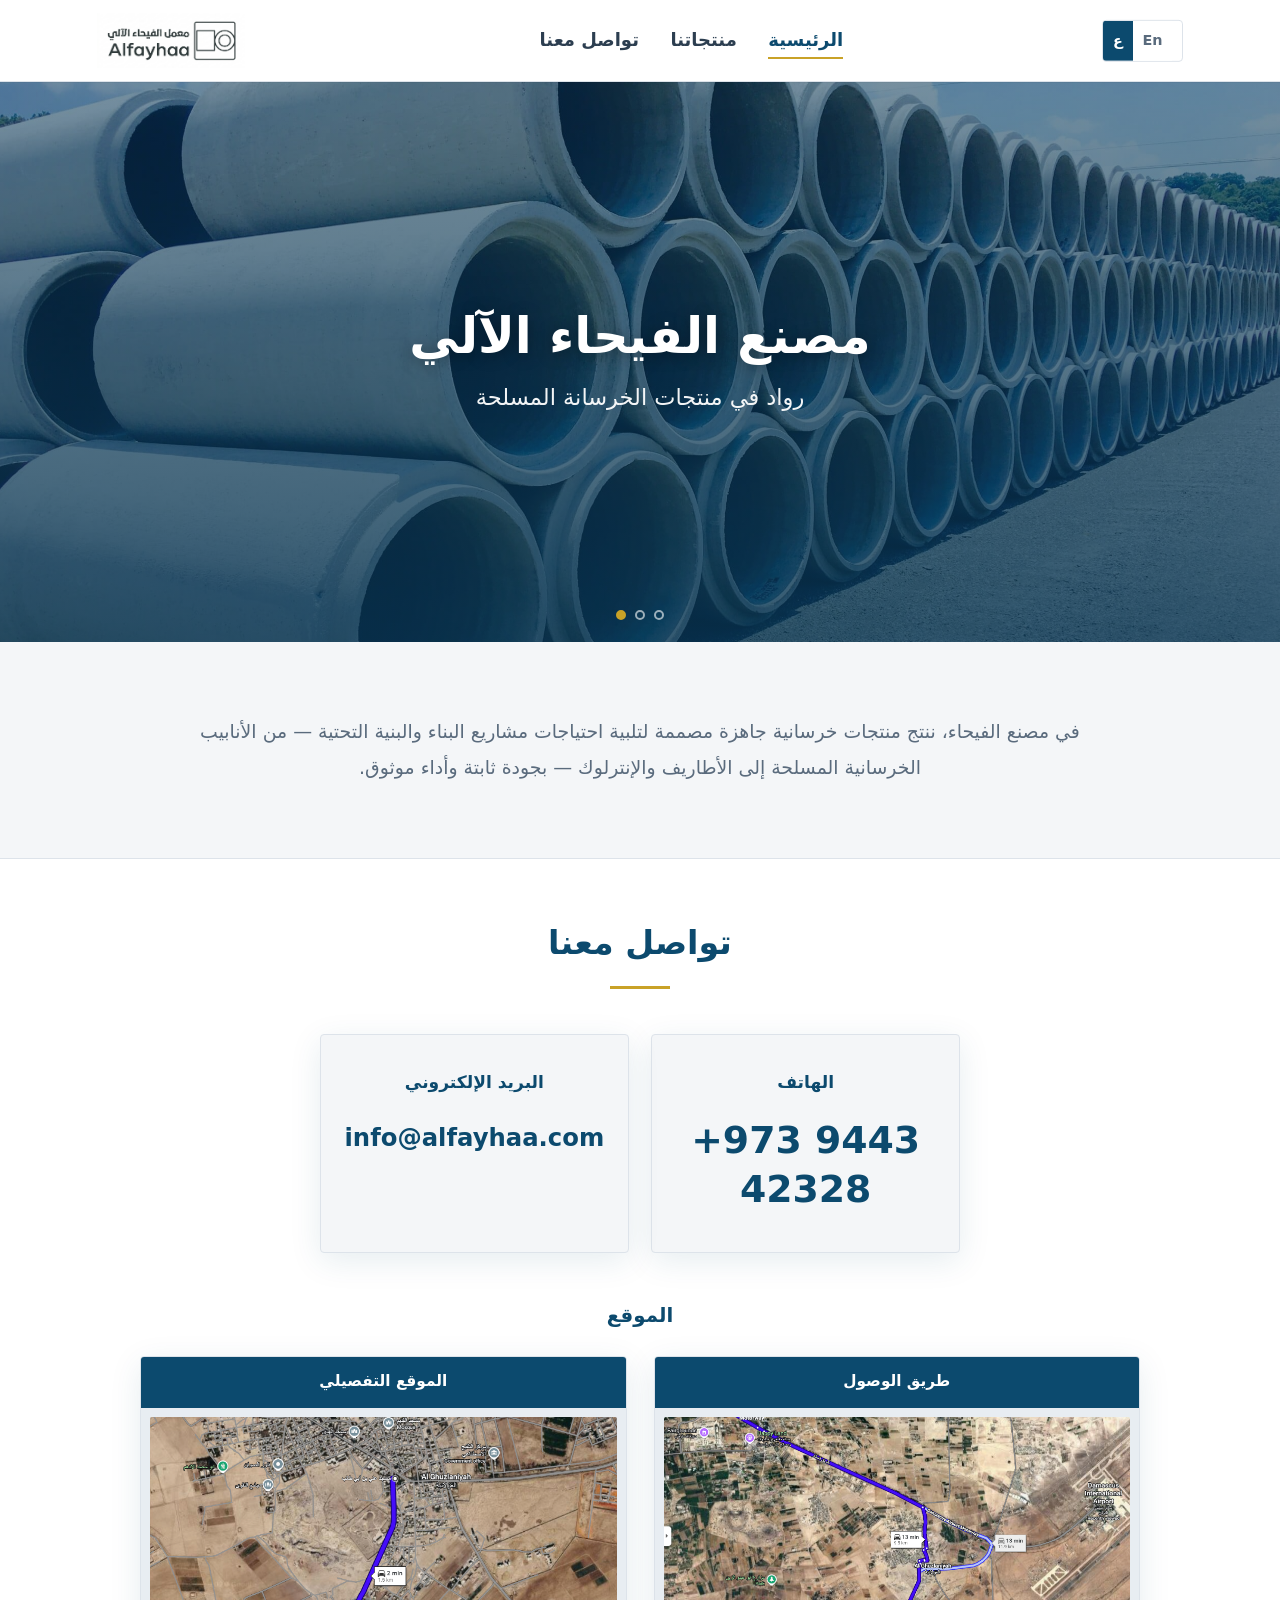
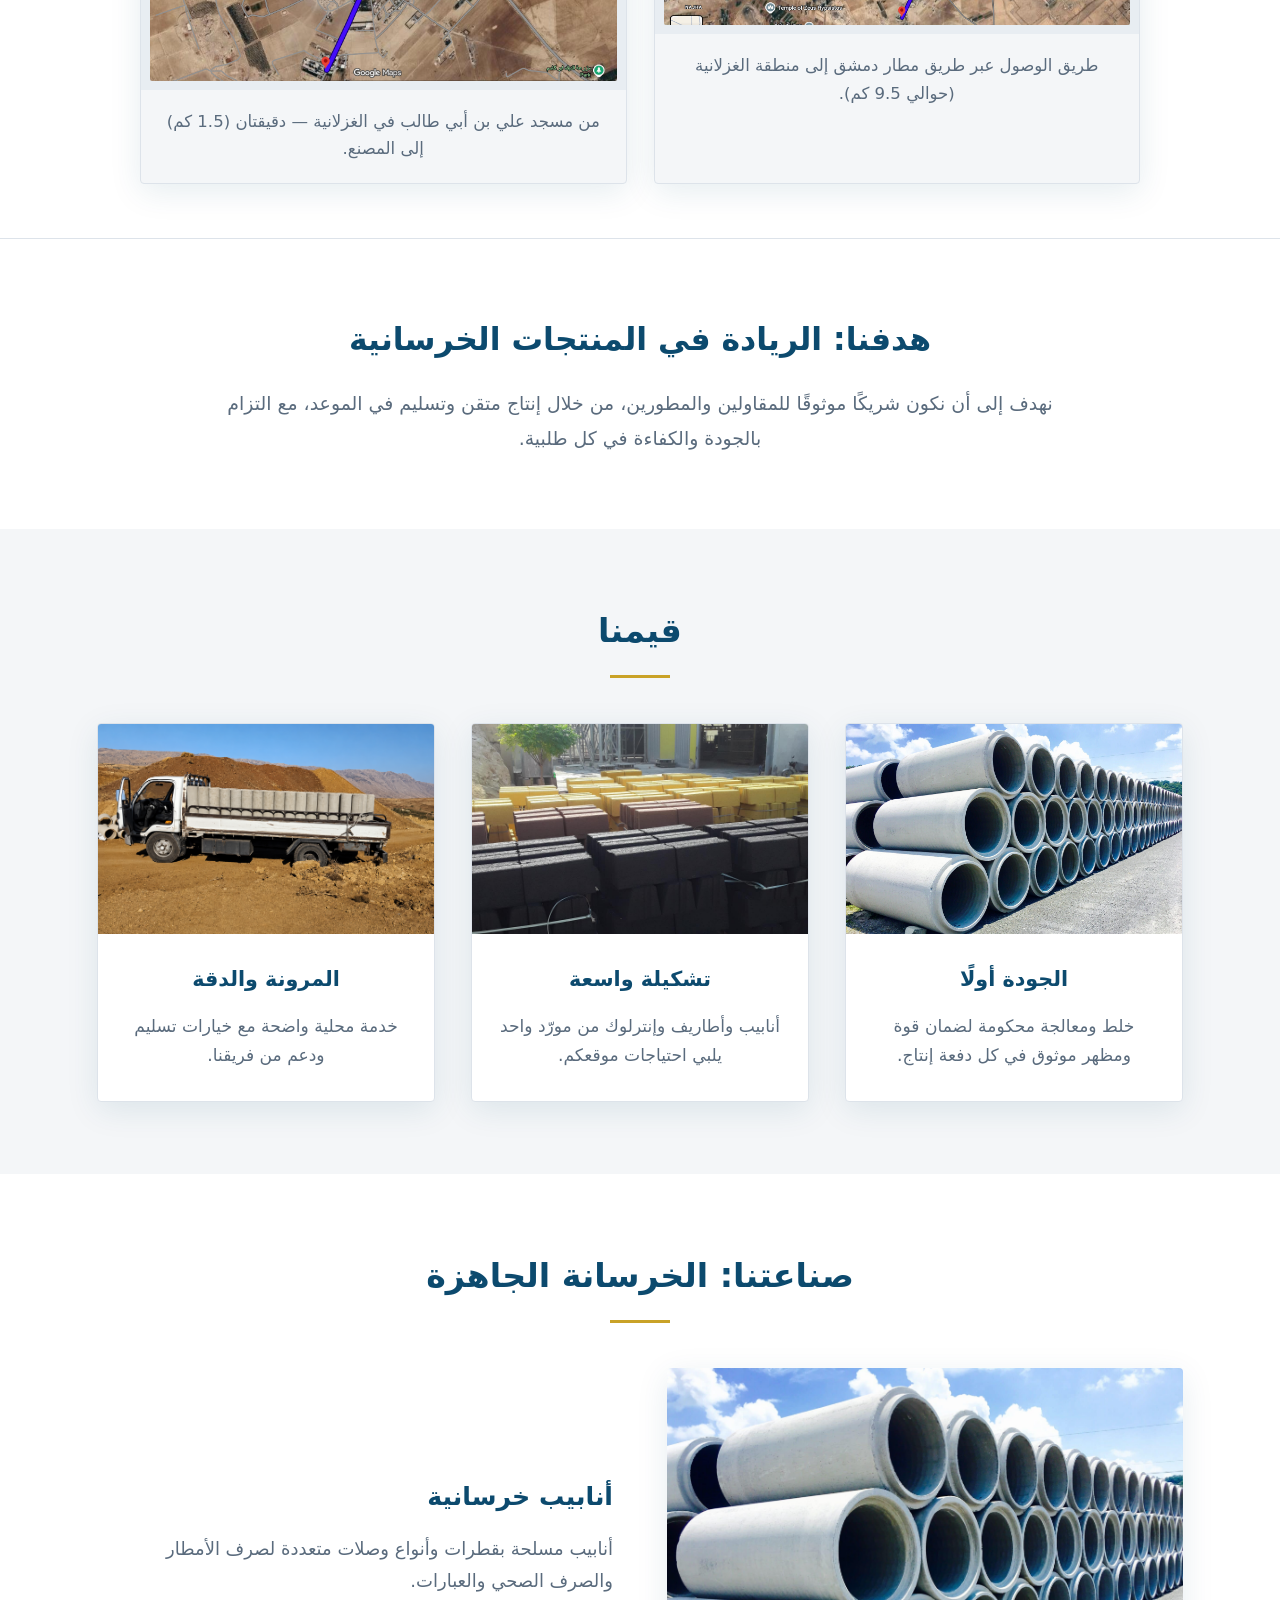
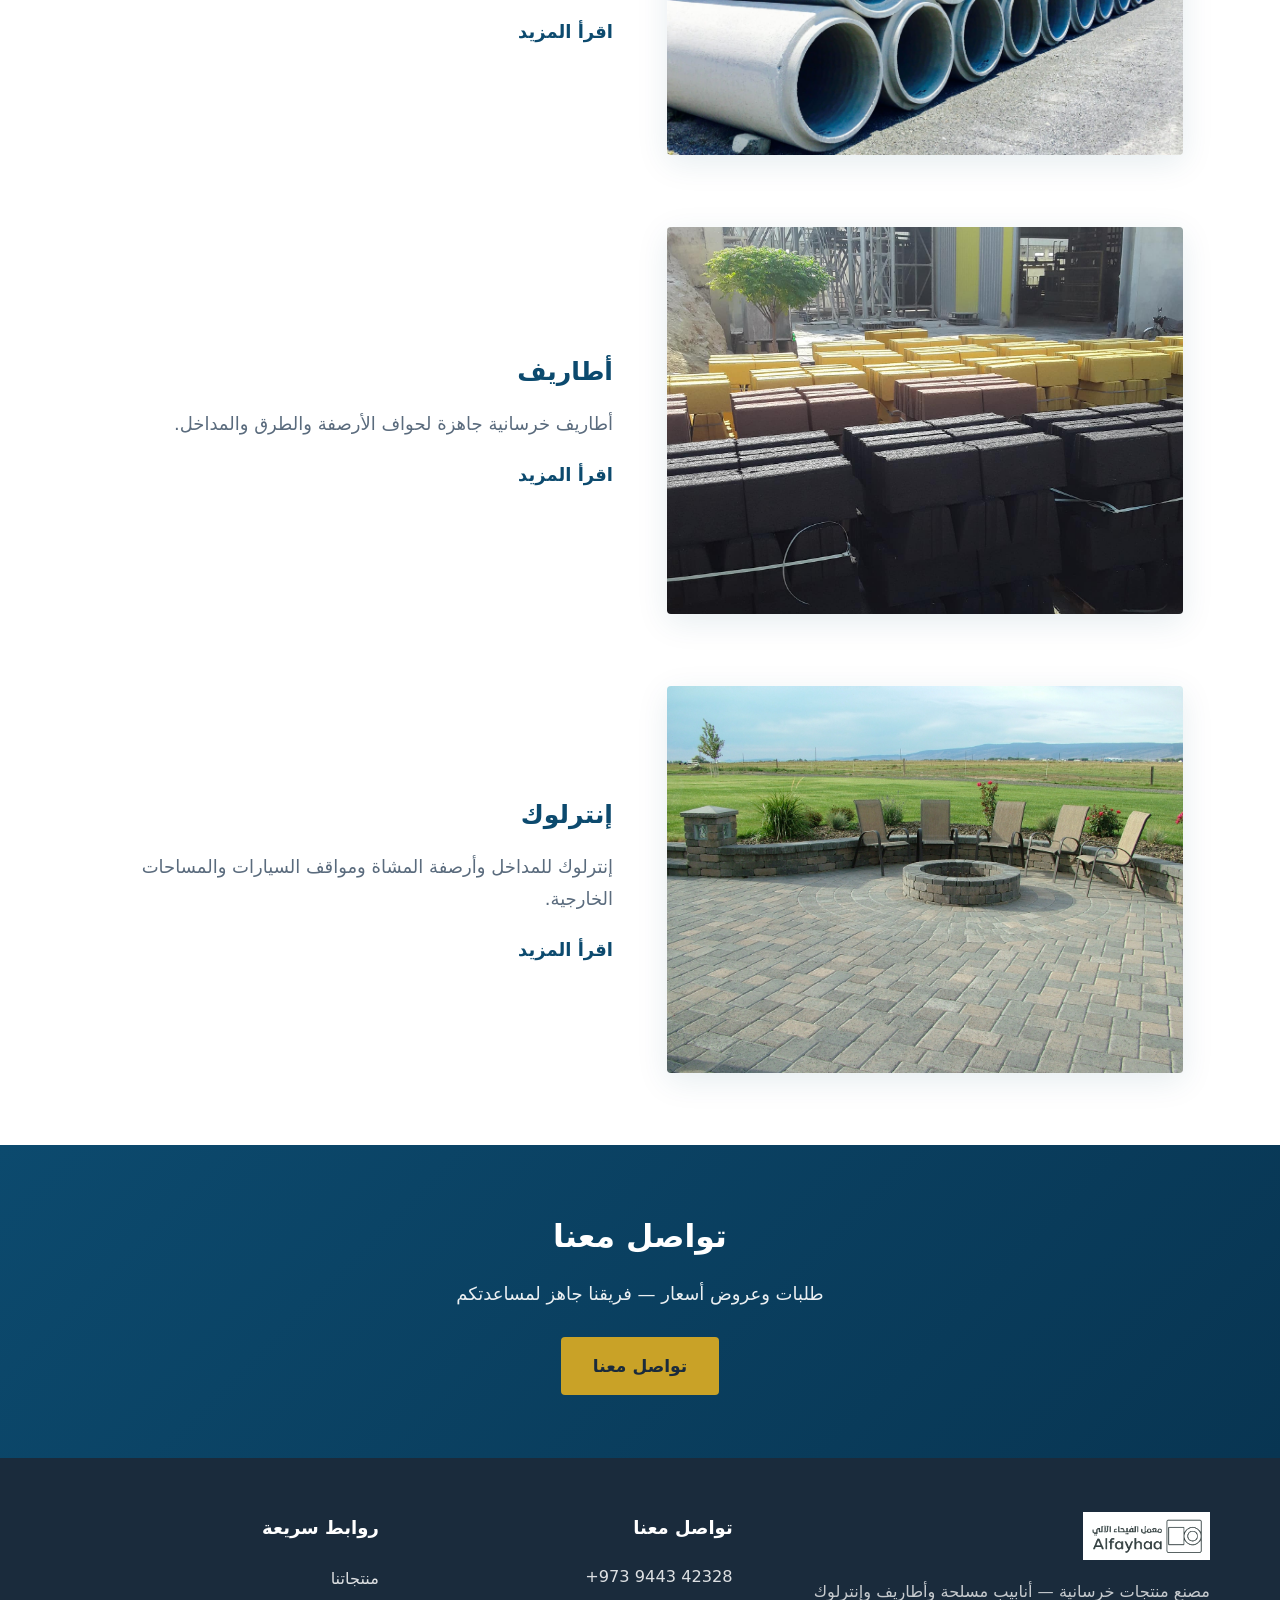
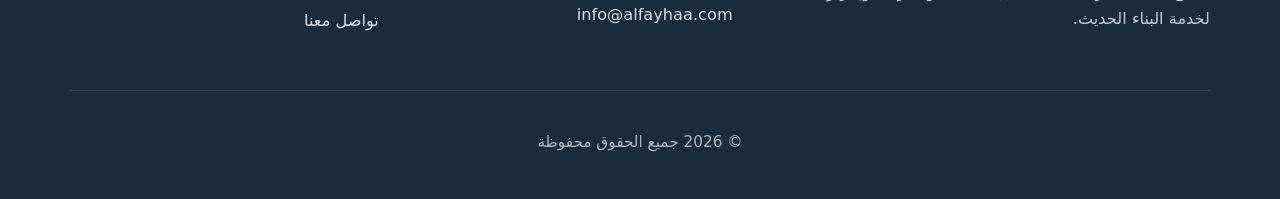
==== index.html @ 7f7251ea "commit" ====
<!DOCTYPE html>
<html lang="ar" dir="rtl">
  <head>
    <meta charset="UTF-8" />
    <meta name="viewport" content="width=device-width, initial-scale=1.0" />
    <meta
      name="description"
      content="مصنع الفيحاء — أنابيب خرسانية مسلحة وأطاريف وإنترلوك للبناء والبنية التحتية."
    />
    <title>الفيحاء | منتجات خرسانية</title>
    <script src="js/lang-init.js"></script>
    <link rel="stylesheet" href="css/styles.css?v=3" />
  </head>
  <body data-page="home">
    <header class="site-header">
      <div class="header-inner">
        <a class="brand" href="index.html">
          <img
            class="brand-logo"
            src="public/logo.png"
            alt="شعار الفيحاء"
            data-i18n-alt="brand.logoAlt"
            onerror="this.classList.add('img-placeholder');"
          />
        </a>
        <div class="header-end">
          <nav data-i18n-aria="nav.aria">
            <ul class="site-nav">
              <li><a href="index.html" data-i18n="nav.home">الرئيسية</a></li>
              <li><a href="products.html" data-i18n="nav.products">منتجاتنا</a></li>
              <li><a href="contact.html" data-i18n="nav.contact">تواصل معنا</a></li>
            </ul>
          </nav>
        </div>
        <div class="lang-switch" role="group" data-i18n-aria="lang.aria">
          <button type="button" data-lang="ar" class="is-active" aria-pressed="true" data-i18n="lang.ar">ع</button>
          <button type="button" data-lang="en" aria-pressed="false" data-i18n="lang.en">En</button>
        </div>
      </div>
    </header>

    <main>
      <section class="hero-slider" data-hero-slider aria-label="Hero">
        <article class="hero-slide is-active">
          <div
            class="hero-slide-bg"
            style="background-image: url('public/Yard-RCP-2.jpg')"
          ></div>
          <div class="hero-slide-inner">
            <h1 data-i18n="home.hero.slide1.title">مصنع الفيحاء الآلي</h1>
            <p data-i18n="home.hero.slide1.sub">رواد في منتجات الخرسانة المسلحة</p>
          </div>
        </article>
        <article class="hero-slide">
          <div
            class="hero-slide-bg"
            style="background-image: url('public/Yard-RCP-2.jpg')"
          ></div>
          <div class="hero-slide-inner">
            <h1 data-i18n="home.hero.slide2.title">أنابيب خرسانية مسلحة</h1>
            <p data-i18n="home.hero.slide2.sub">متانة عالية للبنية التحتية</p>
          </div>
        </article>
        <article class="hero-slide">
          <div
            class="hero-slide-bg"
            style="background-image: url('public/interlock-standard.jpg')"
          ></div>
          <div class="hero-slide-inner">
            <h1 data-i18n="home.hero.slide3.title">إنترلوك</h1>
            <p data-i18n="home.hero.slide3.sub">إنترلوك للمداخل وأرصفة المشاة والمساحات الخارجية</p>
          </div>
        </article>
        <div class="hero-dots" role="tablist">
          <button type="button" class="hero-dot is-active" aria-selected="true" aria-label="1"></button>
          <button type="button" class="hero-dot" aria-selected="false" aria-label="2"></button>
          <button type="button" class="hero-dot" aria-selected="false" aria-label="3"></button>
        </div>
      </section>

      <section class="section">
        <div class="container">
          <p class="intro-block" data-i18n="home.intro">
            في مصنع الفيحاء، ننتج منتجات خرسانية جاهزة مصممة لتلبية احتياجات مشاريع البناء والبنية التحتية — من الأنابيب الخرسانية المسلحة إلى الأطاريف والإنترلوك — بجودة ثابتة وأداء موثوق.
          </p>
        </div>
      </section>

      <section class="section home-contact-strip" id="contact-info">
        <div class="container">
          <div class="section-heading">
            <h2 data-i18n="home.contact.title">تواصل معنا</h2>
            <span class="accent-line" aria-hidden="true"></span>
          </div>
          <div class="home-contact-reach-row">
            <div class="home-contact-reach-card">
              <h3 data-i18n="contact.phone.title">الهاتف</h3>
              <a class="phone-link" href="tel:+973944342328" data-i18n="contact.phone.display">+973 9443 42328</a>
            </div>
            <div class="home-contact-reach-card">
              <h3 data-i18n="contact.email.title">البريد الإلكتروني</h3>
              <a class="email-link" href="mailto:info@alfayhaa.com">info@alfayhaa.com</a>
            </div>
          </div>

          <div class="location-maps-block">
            <h3 class="location-maps-heading" data-i18n="contact.location.title">الموقع</h3>
            <div class="location-maps-grid">
              <figure class="location-map-card">
                <span class="location-map-label" data-i18n="contact.location.overviewTitle">طريق الوصول</span>
                <div class="location-map-frame">
                  <img
                    src="public/map-out.png"
                    alt=""
                    data-i18n-alt="contact.location.altOut"
                  />
                </div>
                <figcaption data-i18n="contact.location.overviewCaption">
                  طريق الوصول عبر طريق مطار دمشق إلى منطقة الغزلانية (حوالي ٩٫٥ كم).
                </figcaption>
              </figure>
              <figure class="location-map-card">
                <span class="location-map-label" data-i18n="contact.location.detailTitle">الموقع التفصيلي</span>
                <div class="location-map-frame">
                  <img
                    src="public/map-in.png"
                    alt=""
                    data-i18n-alt="contact.location.altIn"
                  />
                </div>
                <figcaption data-i18n="contact.location.detailCaption">
                  من مسجد علي بن أبي طالب في الغزلانية — دقيقتان (١٫٥ كم) إلى المصنع.
                </figcaption>
              </figure>
            </div>
          </div>
        </div>
      </section>

      <section class="section section-alt">
        <div class="container mission-block">
          <h2 data-i18n="home.mission.title">هدفنا: الريادة في المنتجات الخرسانية</h2>
          <p data-i18n="home.mission.text">
            نهدف إلى أن نكون شريكًا موثوقًا للمقاولين والمطورين، من خلال إنتاج متقن وتسليم في الموعد، مع التزام بالجودة والكفاءة في كل طلبية.
          </p>
        </div>
      </section>

      <section class="section">
        <div class="container">
          <div class="section-heading">
            <h2 data-i18n="home.why.title">قيمنا</h2>
            <span class="accent-line" aria-hidden="true"></span>
          </div>
          <div class="values-grid">
            <article class="value-card">
              <img
                src="public/Yard-RCP-2.jpg"
                alt=""
                data-i18n-alt="home.pipes.alt"
                onerror="this.style.display='none'"
              />
              <div class="value-card-body">
                <h3 data-i18n="home.why.quality.title">الجودة أولًا</h3>
                <p data-i18n="home.why.quality.desc">
                  خلط ومعالجة محكومة لضمان قوة ومظهر موثوق في كل دفعة إنتاج.
                </p>
              </div>
            </article>
            <article class="value-card">
              <img
                src="public/curbstone.jpg"
                alt=""
                data-i18n-alt="products.curbs.alt"
                onerror="this.style.display='none'"
              />
              <div class="value-card-body">
                <h3 data-i18n="home.why.range.title">تشكيلة واسعة</h3>
                <p data-i18n="home.why.range.desc">
                  أنابيب وأطاريف وإنترلوك من مورّد واحد يلبي احتياجات موقعكم.
                </p>
              </div>
            </article>
            <article class="value-card">
              <img
                src="public/delivery.png"
                alt=""
                data-i18n-alt="home.interlock.alt"
                onerror="this.style.display='none'"
              />
              <div class="value-card-body">
                <h3 data-i18n="home.why.service.title">المرونة والدقة</h3>
                <p data-i18n="home.why.service.desc">
                  خدمة محلية واضحة مع خيارات تسليم ودعم من فريقنا.
                </p>
              </div>
            </article>
          </div>
        </div>
      </section>

      <section class="section section-alt">
        <div class="container">
          <div class="section-heading">
            <h2 data-i18n="home.industry.title">صناعتنا: الخرسانة الجاهزة</h2>
            <span class="accent-line" aria-hidden="true"></span>
          </div>

          <div class="feature-row">
            <div class="feature-media">
              <img
                src="public/Yard-RCP-2.jpg"
                alt=""
                data-i18n-alt="products.pipes.alt"
                onerror="this.classList.add('img-placeholder')"
              />
            </div>
            <div class="feature-text">
              <h3 data-i18n="products.pipes.title">أنابيب خرسانية</h3>
              <p data-i18n="home.feature.pipes">
                أنابيب مسلحة بقطرات وأنواع وصلات متعددة لصرف الأمطار والصرف الصحي والعبارات.
              </p>
              <a class="link-more" href="products.html#pipes" data-i18n="home.pipes.more">اقرأ المزيد</a>
            </div>
          </div>

          <div class="feature-row">
            <div class="feature-media">
              <img
                src="public/curbstone.jpg"
                alt=""
                data-i18n-alt="products.curbs.alt"
                onerror="this.classList.add('img-placeholder')"
              />
            </div>
            <div class="feature-text">
              <h3 data-i18n="products.curbs.title">أطاريف</h3>
              <p data-i18n="home.feature.curbs">
                أطاريف خرسانية جاهزة لحواف الأرصفة والطرق والمداخل.
              </p>
              <a class="link-more" href="products.html#curbs" data-i18n="home.curbs.more">اقرأ المزيد</a>
            </div>
          </div>

          <div class="feature-row">
            <div class="feature-media">
              <img
                src="public/western_interlock_inc_cover.jpg"
                alt=""
                data-i18n-alt="products.interlock.alt"
                onerror="this.classList.add('img-placeholder')"
              />
            </div>
            <div class="feature-text">
              <h3 data-i18n="products.interlock.title">إنترلوك</h3>
              <p data-i18n="home.feature.interlock">
                إنترلوك للمداخل وأرصفة المشاة ومواقف السيارات والمساحات الخارجية.
              </p>
              <a class="link-more" href="products.html#interlock" data-i18n="home.interlock.more">اقرأ المزيد</a>
            </div>
          </div>
        </div>
      </section>

      <section class="cta-band">
        <h2 data-i18n="home.cta.title">تواصل معنا</h2>
        <p data-i18n="home.cta.lead">طلبات وعروض أسعار — فريقنا جاهز لمساعدتكم</p>
        <a class="btn btn-primary" href="contact.html" data-i18n="home.cta.btn">تواصل معنا</a>
      </section>
    </main>

    <footer class="site-footer">
      <div class="footer-grid">
        <div class="footer-brand">
          <img src="public/logo.png" alt="" data-i18n-alt="brand.logoAlt" height="48" />
          <p data-i18n="footer.tagline">
            مصنع منتجات خرسانية — أنابيب مسلحة وأطاريف وإنترلوك لخدمة البناء الحديث.
          </p>
        </div>
        <div class="footer-col footer-contact">
          <h4 data-i18n="footer.contactTitle">تواصل معنا</h4>
          <p><a class="phone-link phone-link-footer" href="tel:+973944342328" data-i18n="contact.phone.display">+973 9443 42328</a></p>
          <p><a href="mailto:info@alfayhaa.com">info@alfayhaa.com</a></p>
        </div>
        <div class="footer-col">
          <h4 data-i18n="footer.linksTitle">روابط سريعة</h4>
          <ul>
            <li><a href="products.html" data-i18n="nav.products">منتجاتنا</a></li>
            <li><a href="contact.html" data-i18n="nav.contact">تواصل معنا</a></li>
          </ul>
        </div>
      </div>
      <div class="footer-bottom">
        <p>&copy; <span id="year"></span> <span data-i18n="footer.rights">جميع الحقوق محفوظة</span></p>
      </div>
    </footer>

    <script src="js/i18n.js"></script>
    <script src="js/main.js"></script>
    <script src="js/hero-slider.js"></script>
  </body>
</html>
---- css/styles.css ----
/* Alfayhaa — JDCO-inspired corporate layout */

:root {
  --color-primary: #0c4a6e;
  --color-primary-dark: #083552;
  --color-accent: #c9a227;
  --color-accent-hover: #b08e1f;
  --color-bg: #f4f6f8;
  --color-surface: #ffffff;
  --color-text: #2c3e50;
  --color-muted: #5a6b7d;
  --color-border: #dde3ea;
  --color-footer: #1a2b3c;
  --font-sans: "Segoe UI", "Noto Sans Arabic", Tahoma, system-ui, sans-serif;
  --max-width: 1140px;
  --radius: 4px;
  --shadow: 0 8px 32px rgba(12, 74, 110, 0.1);
  --text-body: 1.05rem;
}

*,
*::before,
*::after {
  box-sizing: border-box;
}

html {
  scroll-behavior: smooth;
  font-size: 18px;
}

body {
  margin: 0;
  font-family: var(--font-sans);
  font-size: 1rem;
  line-height: 1.8;
  color: var(--color-text);
  background: var(--color-bg);
}

img {
  max-width: 100%;
  height: auto;
  display: block;
}

a {
  color: var(--color-primary);
  text-decoration: none;
}

a:hover {
  color: var(--color-accent-hover);
}

/* Header — light bar like jdco.com.sa */
.site-header {
  background: var(--color-surface);
  border-bottom: 1px solid var(--color-border);
  position: sticky;
  top: 0;
  z-index: 200;
  box-shadow: 0 1px 0 rgba(0, 0, 0, 0.04);
  direction: ltr;
}

.header-inner {
  position: relative;
  max-width: var(--max-width);
  margin: 0 auto;
  padding: 0.65rem 1.5rem;
  padding-right: 5.5rem;
  display: flex;
  align-items: center;
  gap: 1.5rem;
  min-height: 4.5rem;
}

.brand {
  display: block;
  flex-shrink: 0;
  line-height: 0;
}

.brand-logo {
  display: block;
  height: 56px;
  width: auto;
  max-width: min(260px, 48vw);
  object-fit: contain;
}

.header-end {
  flex: 1;
  display: flex;
  justify-content: center;
  min-width: 0;
}

html[lang="ar"] .header-end {
  direction: rtl;
}

.site-nav {
  display: flex;
  flex-wrap: wrap;
  gap: 0.15rem 1.75rem;
  list-style: none;
  margin: 0;
  padding: 0;
}

.site-nav a {
  color: var(--color-text);
  font-size: 1rem;
  font-weight: 600;
  text-decoration: none;
  padding: 0.4rem 0;
  border-bottom: 2px solid transparent;
  transition: color 0.15s, border-color 0.15s;
}

.site-nav a:hover,
.site-nav a[aria-current="page"] {
  color: var(--color-primary);
  border-bottom-color: var(--color-accent);
}

.lang-switch {
  position: absolute;
  top: 50%;
  right: 1.5rem;
  transform: translateY(-50%);
  display: flex;
  gap: 0;
  direction: ltr;
  width: auto;
  min-width: 4.5rem;
  border: 1px solid var(--color-border);
  border-radius: var(--radius);
  overflow: hidden;
  z-index: 2;
}

.lang-switch button {
  font: inherit;
  font-size: 0.8rem;
  font-weight: 700;
  padding: 0.4rem 0.55rem;
  border: none;
  cursor: pointer;
  background: var(--color-surface);
  color: var(--color-muted);
  transition: background 0.15s, color 0.15s;
}

.lang-switch button.is-active {
  background: var(--color-primary);
  color: #fff;
}

.lang-switch button:not(.is-active):hover {
  background: var(--color-bg);
  color: var(--color-primary);
}

main {
  min-height: 50vh;
}

.container {
  max-width: var(--max-width);
  margin: 0 auto;
  padding: 0 1.5rem;
}

/* Hero slider */
.hero-slider {
  position: relative;
  min-height: min(72vh, 560px);
  background: var(--color-primary-dark);
  overflow: hidden;
}

.hero-slide {
  position: absolute;
  inset: 0;
  opacity: 0;
  transition: opacity 0.8s ease;
  display: flex;
  align-items: center;
  justify-content: center;
  text-align: center;
  color: #fff;
  padding: 3rem 1.5rem;
}

.hero-slide.is-active {
  opacity: 1;
  z-index: 1;
}

.hero-slide-bg {
  position: absolute;
  inset: 0;
  background-size: cover;
  background-position: center;
  transform: scale(1.02);
}

.hero-slide-bg::after {
  content: "";
  position: absolute;
  inset: 0;
  background: linear-gradient(
    to bottom,
    rgba(8, 53, 82, 0.55),
    rgba(8, 53, 82, 0.82)
  );
}

.hero-slide-inner {
  position: relative;
  z-index: 2;
  max-width: 820px;
}

.hero-slide h1 {
  margin: 0 0 0.5rem;
  font-size: clamp(1.6rem, 4.5vw, 2.75rem);
  font-weight: 700;
  line-height: 1.25;
  text-shadow: 0 2px 16px rgba(0, 0, 0, 0.35);
}

.hero-slide p {
  margin: 0;
  font-size: clamp(1rem, 2.5vw, 1.25rem);
  opacity: 0.95;
}

.hero-dots {
  position: absolute;
  bottom: 1.25rem;
  left: 50%;
  transform: translateX(-50%);
  z-index: 3;
  display: flex;
  gap: 0.5rem;
  direction: ltr;
}

.hero-dot {
  width: 10px;
  height: 10px;
  border-radius: 50%;
  border: 2px solid #fff;
  background: transparent;
  padding: 0;
  cursor: pointer;
  opacity: 0.6;
  transition: opacity 0.2s, background 0.2s;
}

.hero-dot.is-active,
.hero-dot:hover {
  opacity: 1;
  background: var(--color-accent);
  border-color: var(--color-accent);
}

/* Sections */
.section {
  padding: 4rem 0;
}

.section-alt {
  background: var(--color-surface);
}

.section-heading {
  text-align: center;
  margin-bottom: 2.5rem;
}

.section-heading h2 {
  margin: 0 0 0.5rem;
  font-size: clamp(1.4rem, 3vw, 1.85rem);
  font-weight: 700;
  color: var(--color-primary);
}

.section-heading .accent-line {
  display: block;
  width: 60px;
  height: 3px;
  background: var(--color-accent);
  margin: 0.75rem auto 0;
}

.intro-block {
  max-width: 900px;
  margin: 0 auto 1rem;
  text-align: center;
  font-size: var(--text-body);
  color: var(--color-muted);
  line-height: 1.9;
}

.intro-block:last-child {
  margin-bottom: 0;
}

/* Home — prominent phone & location */
.home-contact-strip {
  padding: 3rem 0;
  background: var(--color-surface);
  border-block: 1px solid var(--color-border);
}

.home-contact-reach-row {
  display: grid;
  grid-template-columns: repeat(auto-fit, minmax(240px, 1fr));
  gap: 1.25rem;
  max-width: 640px;
  margin: 0 auto 2.5rem;
}

.home-contact-reach-card {
  text-align: center;
  padding: 1.75rem 1.25rem;
  background: var(--color-bg);
  border: 1px solid var(--color-border);
  border-radius: var(--radius);
  box-shadow: var(--shadow);
}

.home-contact-reach-card h3 {
  margin: 0 0 1rem;
  font-size: 0.95rem;
  font-weight: 700;
  color: var(--color-primary);
}

.home-contact-reach-card .email-link {
  margin-top: 0;
}

a[href^="tel:"],
.phone-link {
  direction: ltr;
  unicode-bidi: isolate;
}

.phone-link {
  display: block;
  font-size: clamp(1.45rem, 4vw, 2.1rem);
  font-weight: 700;
  color: var(--color-primary);
  text-decoration: none;
  margin-bottom: 0.35rem;
  line-height: 1.3;
}

a[href^="tel:"]:not(.phone-link) {
  display: inline-block;
}

.phone-link:hover {
  color: var(--color-accent-hover);
  text-decoration: underline;
}

a[href^="mailto:"],
.email-link {
  direction: ltr;
  unicode-bidi: isolate;
}

.email-link {
  display: block;
  font-size: clamp(1.05rem, 2.5vw, 1.35rem);
  font-weight: 600;
  color: var(--color-primary);
  text-decoration: none;
  margin-top: 1rem;
  word-break: break-all;
}

.email-link:hover {
  color: var(--color-accent-hover);
  text-decoration: underline;
}

.phone-link-inline,
.email-link-inline {
  font-size: clamp(1.35rem, 3vw, 1.65rem);
  margin: 0;
}

.location-maps-block {
  max-width: 1000px;
  margin: 0 auto;
}

.location-maps-heading {
  margin: 0 0 1.25rem;
  text-align: center;
  font-size: 1.1rem;
  font-weight: 700;
  color: var(--color-primary);
}

.location-maps-grid {
  display: grid;
  grid-template-columns: repeat(2, 1fr);
  gap: 1.5rem;
}

.location-maps-grid-page {
  max-width: 1000px;
  margin: 0 auto;
}

.location-map-card {
  margin: 0;
  display: flex;
  flex-direction: column;
  background: var(--color-bg);
  border: 1px solid var(--color-border);
  border-radius: var(--radius);
  box-shadow: var(--shadow);
  overflow: hidden;
}

.location-map-label {
  display: block;
  padding: 0.65rem 1rem;
  font-size: 0.85rem;
  font-weight: 700;
  color: #fff;
  background: var(--color-primary);
  text-align: center;
}

.location-map-frame {
  padding: 0.5rem;
  background: #e8edf2;
  line-height: 0;
}

.location-map-frame img {
  width: 100%;
  height: auto;
  display: block;
  border-radius: 2px;
}

.location-map-card figcaption {
  margin: 0;
  padding: 1rem 1.1rem 1.15rem;
  font-size: 0.92rem;
  line-height: 1.65;
  color: var(--color-muted);
  text-align: center;
  flex: 1;
}

.location-section {
  margin-top: 2.5rem;
}

@media (max-width: 768px) {
  .location-maps-grid {
    grid-template-columns: 1fr;
  }
}

.mission-block {
  max-width: 900px;
  margin: 0 auto;
  text-align: center;
}

.mission-block h2 {
  margin: 0 0 1rem;
  font-size: clamp(1.35rem, 3vw, 1.75rem);
  color: var(--color-primary);
}

.mission-block p {
  margin: 0;
  color: var(--color-muted);
  font-size: 1.05rem;
  line-height: 1.9;
}

/* Values grid (قيمنا) */
.values-grid {
  display: grid;
  grid-template-columns: repeat(auto-fit, minmax(280px, 1fr));
  gap: 2rem;
}

.value-card {
  background: var(--color-surface);
  border: 1px solid var(--color-border);
  border-radius: var(--radius);
  overflow: hidden;
  box-shadow: var(--shadow);
  text-align: center;
  transition: transform 0.2s, box-shadow 0.2s;
}

.value-card:hover {
  transform: translateY(-4px);
  box-shadow: 0 12px 40px rgba(12, 74, 110, 0.14);
}

.value-card img {
  width: 100%;
  aspect-ratio: 16 / 10;
  object-fit: cover;
  background: #cbd5e1;
}

.value-card-body {
  padding: 1.5rem 1.25rem 1.75rem;
}

.value-card h3 {
  margin: 0 0 0.75rem;
  font-size: 1.15rem;
  color: var(--color-primary);
}

.value-card p {
  margin: 0;
  font-size: 0.95rem;
  color: var(--color-muted);
  line-height: 1.7;
}

/* Product feature rows */
.feature-row {
  display: grid;
  grid-template-columns: 1fr 1fr;
  gap: 3rem;
  align-items: center;
  margin-bottom: 4rem;
}

.feature-row:last-child {
  margin-bottom: 0;
}

.feature-row.reverse .feature-media {
  order: 2;
}

.feature-row.reverse .feature-text {
  order: 1;
}

.feature-media img {
  width: 100%;
  border-radius: var(--radius);
  aspect-ratio: 4 / 3;
  object-fit: cover;
  background: #cbd5e1;
  box-shadow: var(--shadow);
}

.feature-text h3 {
  margin: 0 0 0.75rem;
  font-size: 1.4rem;
  color: var(--color-primary);
}

.feature-text p {
  margin: 0 0 1rem;
  color: var(--color-muted);
}

.link-more {
  display: inline-flex;
  align-items: center;
  gap: 0.35rem;
  font-weight: 700;
  color: var(--color-primary);
  text-decoration: none;
}

.link-more:hover {
  color: var(--color-accent-hover);
  text-decoration: underline;
}

/* Product cards home */
.grid-3 {
  display: grid;
  grid-template-columns: repeat(auto-fit, minmax(280px, 1fr));
  gap: 1.75rem;
}

.card {
  background: var(--color-surface);
  border-radius: var(--radius);
  overflow: hidden;
  border: 1px solid var(--color-border);
  box-shadow: var(--shadow);
  transition: transform 0.2s;
}

.card:hover {
  transform: translateY(-3px);
}

.card-image {
  aspect-ratio: 4 / 3;
  object-fit: cover;
  width: 100%;
  background: #cbd5e1;
}

.card-body {
  padding: 1.35rem;
}

.card-body h3 {
  margin: 0 0 0.5rem;
  color: var(--color-primary);
  font-size: 1.15rem;
}

.card-body p {
  margin: 0 0 0.75rem;
  color: var(--color-muted);
  font-size: 0.95rem;
}

/* CTA band */
.cta-band {
  background: linear-gradient(135deg, var(--color-primary) 0%, var(--color-primary-dark) 100%);
  color: #fff;
  text-align: center;
  padding: 3.5rem 1.5rem;
}

.cta-band h2 {
  margin: 0 0 0.75rem;
  font-size: clamp(1.35rem, 3vw, 1.75rem);
}

.cta-band p {
  margin: 0 0 1.5rem;
  opacity: 0.92;
  max-width: 520px;
  margin-left: auto;
  margin-right: auto;
}

.btn {
  display: inline-block;
  padding: 0.75rem 1.75rem;
  font-size: 0.95rem;
  font-weight: 700;
  border-radius: var(--radius);
  text-decoration: none;
  transition: background 0.2s, transform 0.15s;
  border: none;
  cursor: pointer;
}

.btn-primary {
  background: var(--color-accent);
  color: #1a2b3c;
}

.btn-primary:hover {
  background: var(--color-accent-hover);
  text-decoration: none;
  color: #1a2b3c;
}

.btn-outline-light {
  background: transparent;
  color: #fff;
  border: 2px solid rgba(255, 255, 255, 0.85);
  margin-inline-start: 0.5rem;
}

.btn-outline-light:hover {
  background: rgba(255, 255, 255, 0.12);
  text-decoration: none;
  color: #fff;
}

/* Inner page banner — same type scale + similar height as home hero */
.page-banner {
  background: linear-gradient(135deg, var(--color-primary) 0%, var(--color-primary-dark) 100%);
  color: #fff;
  padding: 3rem 1.5rem;
  min-height: min(55vh, 480px);
  display: flex;
  align-items: center;
  justify-content: center;
  text-align: center;
}

.page-banner .container {
  width: 100%;
  max-width: 820px;
}

.page-banner h1 {
  margin: 0;
  font-size: clamp(1.6rem, 4.5vw, 2.75rem);
  font-weight: 600;
  line-height: 1.25;
  text-shadow: 0 2px 16px rgba(0, 0, 0, 0.35);
}

.page-banner p {
  margin: 0.75rem 0 0;
  font-size: clamp(1rem, 2.5vw, 1.25rem);
  opacity: 0.92;
  line-height: 1.5;
}

.section-title {
  font-size: clamp(1.4rem, 3vw, 1.85rem);
  font-weight: 700;
  margin: 0 0 0.5rem;
  color: var(--color-primary);
}

.section-lead {
  color: var(--color-muted);
  margin: 0 0 2rem;
  max-width: 900px;
  font-size: var(--text-body);
  line-height: 1.9;
}

.prose {
  max-width: 900px;
  margin-inline: auto;
  font-size: var(--text-body);
  line-height: 1.9;
}

.prose p {
  margin: 0 0 1rem;
  color: var(--color-muted);
}

.prose ul {
  margin: 0 0 1rem;
  padding-inline-start: 1.25rem;
  color: var(--color-muted);
}

.prose-centered {
  text-align: center;
}

.prose-centered ul {
  list-style-position: inside;
  padding-inline-start: 0;
}

.prose code {
  font-size: 0.9em;
  background: #e8edf2;
  padding: 0.15em 0.4em;
  border-radius: 3px;
}

.product-block {
  display: grid;
  grid-template-columns: 1fr 1fr;
  gap: 2.5rem;
  align-items: start;
  margin-bottom: 3.5rem;
  padding-bottom: 3.5rem;
  border-bottom: 1px solid var(--color-border);
}

.product-block:last-child {
  border-bottom: none;
  margin-bottom: 0;
  padding-bottom: 0;
}

.product-image-wrap img {
  border-radius: var(--radius);
  box-shadow: var(--shadow);
  width: 100%;
  aspect-ratio: 4 / 3;
  object-fit: cover;
  background: #cbd5e1;
}

.product-text h2 {
  margin: 0 0 0.75rem;
  font-size: clamp(1.35rem, 3vw, 1.5rem);
  font-weight: 700;
  color: var(--color-primary);
}

.product-text p {
  font-size: var(--text-body);
  line-height: 1.85;
}

.product-text ul {
  margin: 0;
  padding-inline-start: 1.25rem;
  color: var(--color-muted);
  font-size: var(--text-body);
  line-height: 1.85;
}

.contact-grid {
  display: grid;
  grid-template-columns: repeat(auto-fit, minmax(280px, 1fr));
  gap: 1.75rem;
}

.contact-card {
  background: var(--color-surface);
  padding: 1.75rem;
  border-radius: var(--radius);
  border: 1px solid var(--color-border);
  box-shadow: var(--shadow);
}

.contact-card h3 {
  margin: 0 0 1rem;
  color: var(--color-primary);
  font-size: 1.15rem;
  font-weight: 700;
}

.contact-card p,
.contact-card address {
  margin: 0 0 0.75rem;
  font-style: normal;
  color: var(--color-muted);
  font-size: var(--text-body);
  line-height: 1.85;
}

.map-placeholder {
  aspect-ratio: 16 / 9;
  background: #e2e8f0;
  border-radius: var(--radius);
  display: flex;
  align-items: center;
  justify-content: center;
  color: var(--color-muted);
  border: 1px dashed var(--color-border);
}

/* Footer — JDCO-style multi-column */
.site-footer {
  background: var(--color-footer);
  color: rgba(255, 255, 255, 0.88);
  padding: 3rem 1.5rem 0;
  margin-top: 0;
}

.footer-grid {
  max-width: var(--max-width);
  margin: 0 auto;
  display: grid;
  grid-template-columns: 1.4fr 1fr 1fr;
  gap: 2.5rem;
  padding-bottom: 2.5rem;
  border-bottom: 1px solid rgba(255, 255, 255, 0.12);
}

.footer-brand img {
  height: 48px;
  width: auto;
  margin-bottom: 1rem;
  filter: brightness(1.1);
}

.footer-brand p {
  margin: 0;
  font-size: 0.9rem;
  line-height: 1.7;
  opacity: 0.85;
}

.footer-col h4 {
  margin: 0 0 1rem;
  font-size: 1rem;
  color: #fff;
  font-weight: 700;
}

.footer-col ul {
  list-style: none;
  margin: 0;
  padding: 0;
}

.footer-col li {
  margin-bottom: 0.5rem;
}

.footer-col a {
  color: rgba(255, 255, 255, 0.85);
  font-size: 0.9rem;
}

.footer-col a:hover {
  color: var(--color-accent);
}

.footer-contact p {
  margin: 0 0 0.5rem;
  font-size: 0.9rem;
}

.phone-link-footer {
  display: inline-block;
  font-size: inherit;
  font-weight: inherit;
  margin: 0;
  color: rgba(255, 255, 255, 0.9);
}

.phone-link-footer:hover {
  color: var(--color-accent);
}

.footer-bottom {
  max-width: var(--max-width);
  margin: 0 auto;
  padding: 1.25rem 0 1.5rem;
  text-align: center;
  font-size: 0.85rem;
  opacity: 0.75;
}

.img-placeholder {
  background: linear-gradient(145deg, #b8c5d0, #94a3b8);
  min-height: 120px;
}

/* Pipe catalogue */
.catalogue-back {
  margin: 0 0 1rem;
  font-size: 0.95rem;
}

.catalogue-back a {
  color: rgba(255, 255, 255, 0.9);
  text-decoration: underline;
  text-underline-offset: 3px;
}

.catalogue-back a:hover {
  color: #fff;
}

.catalogue-section {
  padding-top: 2.5rem;
  padding-bottom: 2.5rem;
}

.catalogue-diagrams {
  display: grid;
  grid-template-columns: repeat(3, 1fr);
  gap: 1.5rem;
  margin-bottom: 3rem;
}

.catalogue-figure {
  margin: 0;
  text-align: center;
}

.catalogue-figure img {
  margin: 0 auto;
  max-height: 220px;
  width: auto;
  object-fit: contain;
}

.catalogue-figure figcaption {
  margin-top: 0.75rem;
  font-size: 0.95rem;
  font-weight: 700;
  color: var(--color-text);
  text-decoration: underline;
  text-underline-offset: 4px;
}

.catalogue-table-heading {
  margin: 0 0 1.25rem;
  font-size: 1.35rem;
  color: var(--color-primary);
  text-align: center;
}

.catalogue-table-wrap {
  background: var(--color-surface);
  border: 1px solid var(--color-border);
  border-radius: var(--radius);
  padding: 1.75rem 1.5rem;
  box-shadow: var(--shadow);
}

.catalogue-table-scroll {
  overflow-x: auto;
  -webkit-overflow-scrolling: touch;
}

.catalogue-table {
  width: 100%;
  max-width: 520px;
  margin: 0 auto;
  min-width: 0;
  border-collapse: collapse;
  font-size: 0.95rem;
  direction: ltr;
  text-align: center;
}

.catalogue-table th,
.catalogue-table td {
  padding: 0.55rem 0.65rem;
  border: 1px solid var(--color-border);
}

.catalogue-table thead th {
  background: var(--color-primary);
  color: #fff;
  font-weight: 600;
  font-size: 0.85rem;
  line-height: 1.35;
}

.catalogue-table tbody tr:nth-child(even) {
  background: #f8fafb;
}

.catalogue-note {
  margin: 1.25rem 0 0;
  font-size: 0.9rem;
  color: var(--color-muted);
  text-align: center;
}

.product-catalogue-link {
  margin: 1.25rem 0 0;
}

@media (max-width: 900px) {
  .footer-grid {
    grid-template-columns: 1fr;
    gap: 2rem;
  }

  .feature-row,
  .feature-row.reverse .feature-media,
  .feature-row.reverse .feature-text {
    grid-template-columns: 1fr;
  }

  .feature-row.reverse .feature-media,
  .feature-row.reverse .feature-text {
    order: unset;
  }

  .product-block {
    grid-template-columns: 1fr;
  }

  .catalogue-diagrams {
    grid-template-columns: 1fr;
    max-width: 360px;
    margin-left: auto;
    margin-right: auto;
  }
}

@media (max-width: 768px) {
  .header-inner {
    flex-wrap: wrap;
    padding-right: 1.5rem;
    row-gap: 0.5rem;
  }

  .lang-switch {
    top: 0.85rem;
    transform: none;
  }

  .brand-logo {
    max-width: calc(100% - 5rem);
  }

  .header-end {
    flex: 1 1 100%;
    justify-content: flex-start;
  }

  .hero-slider {
    min-height: 420px;
  }
}
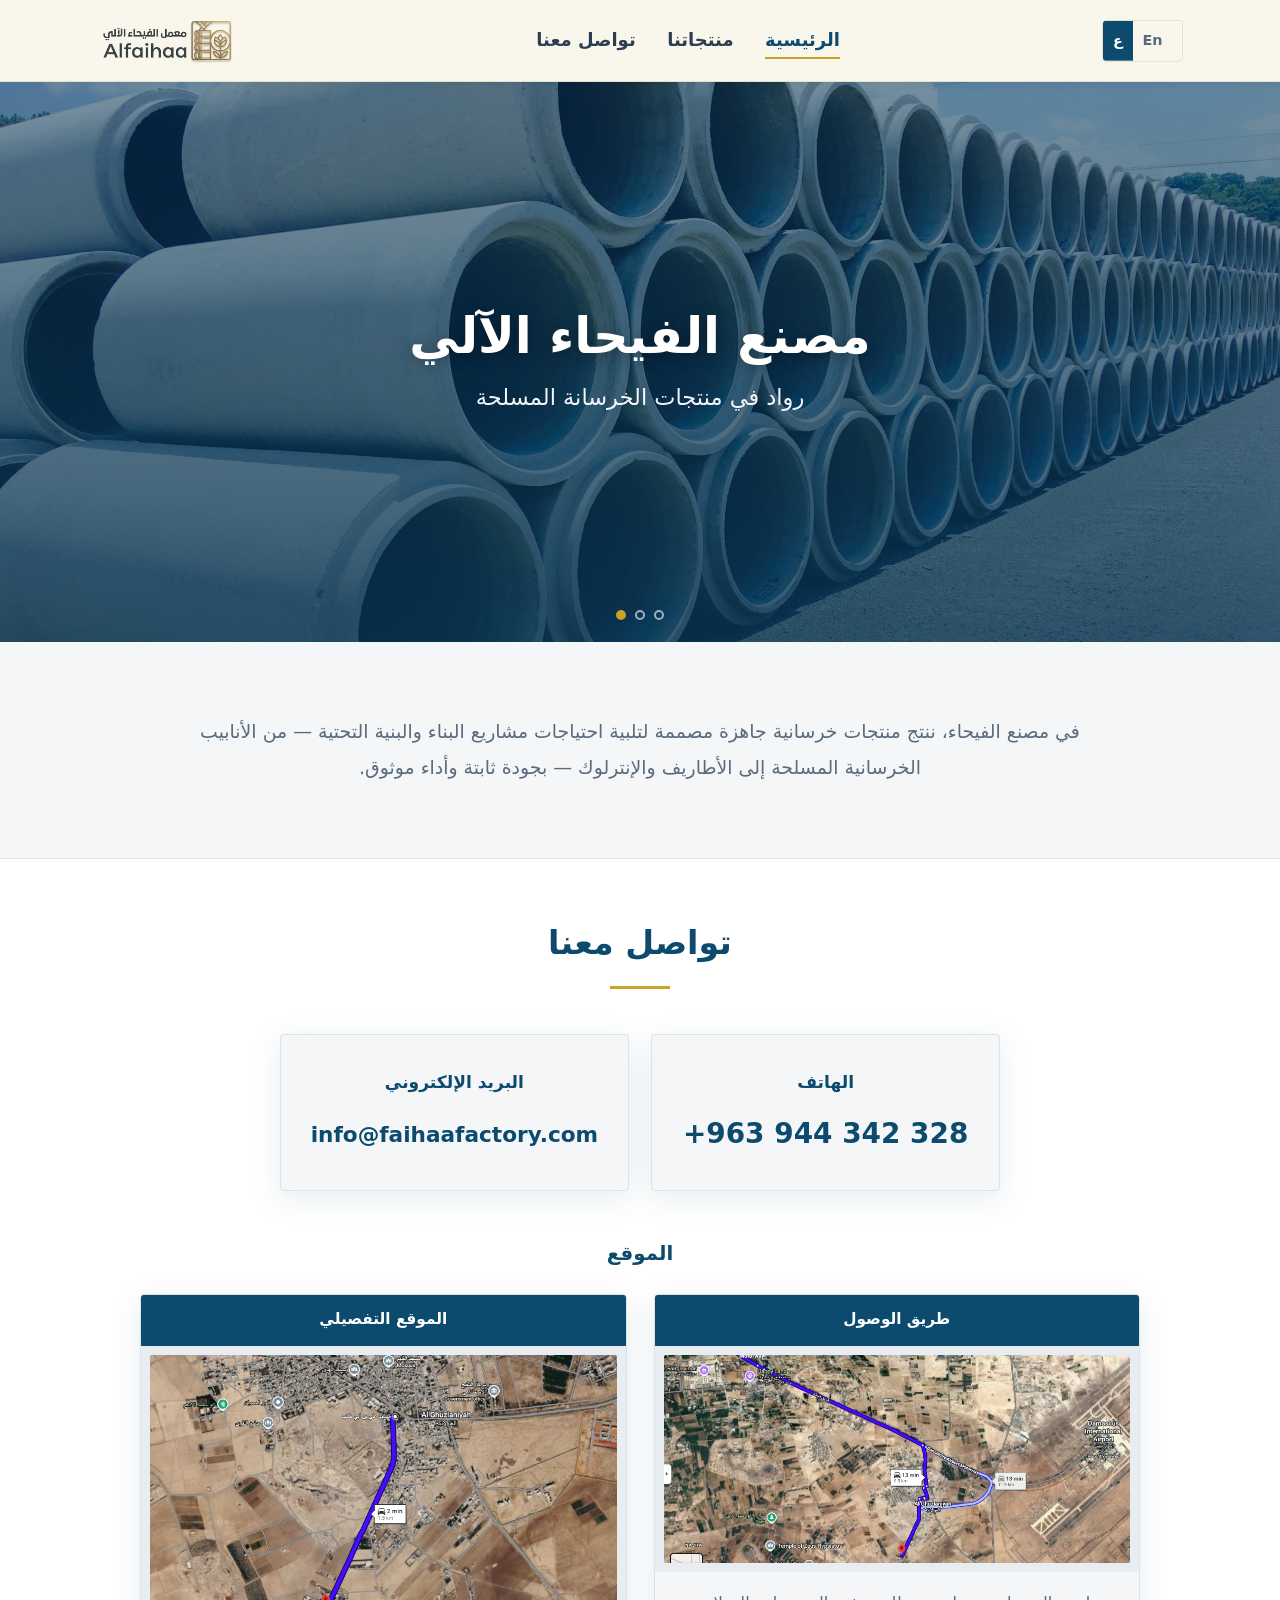
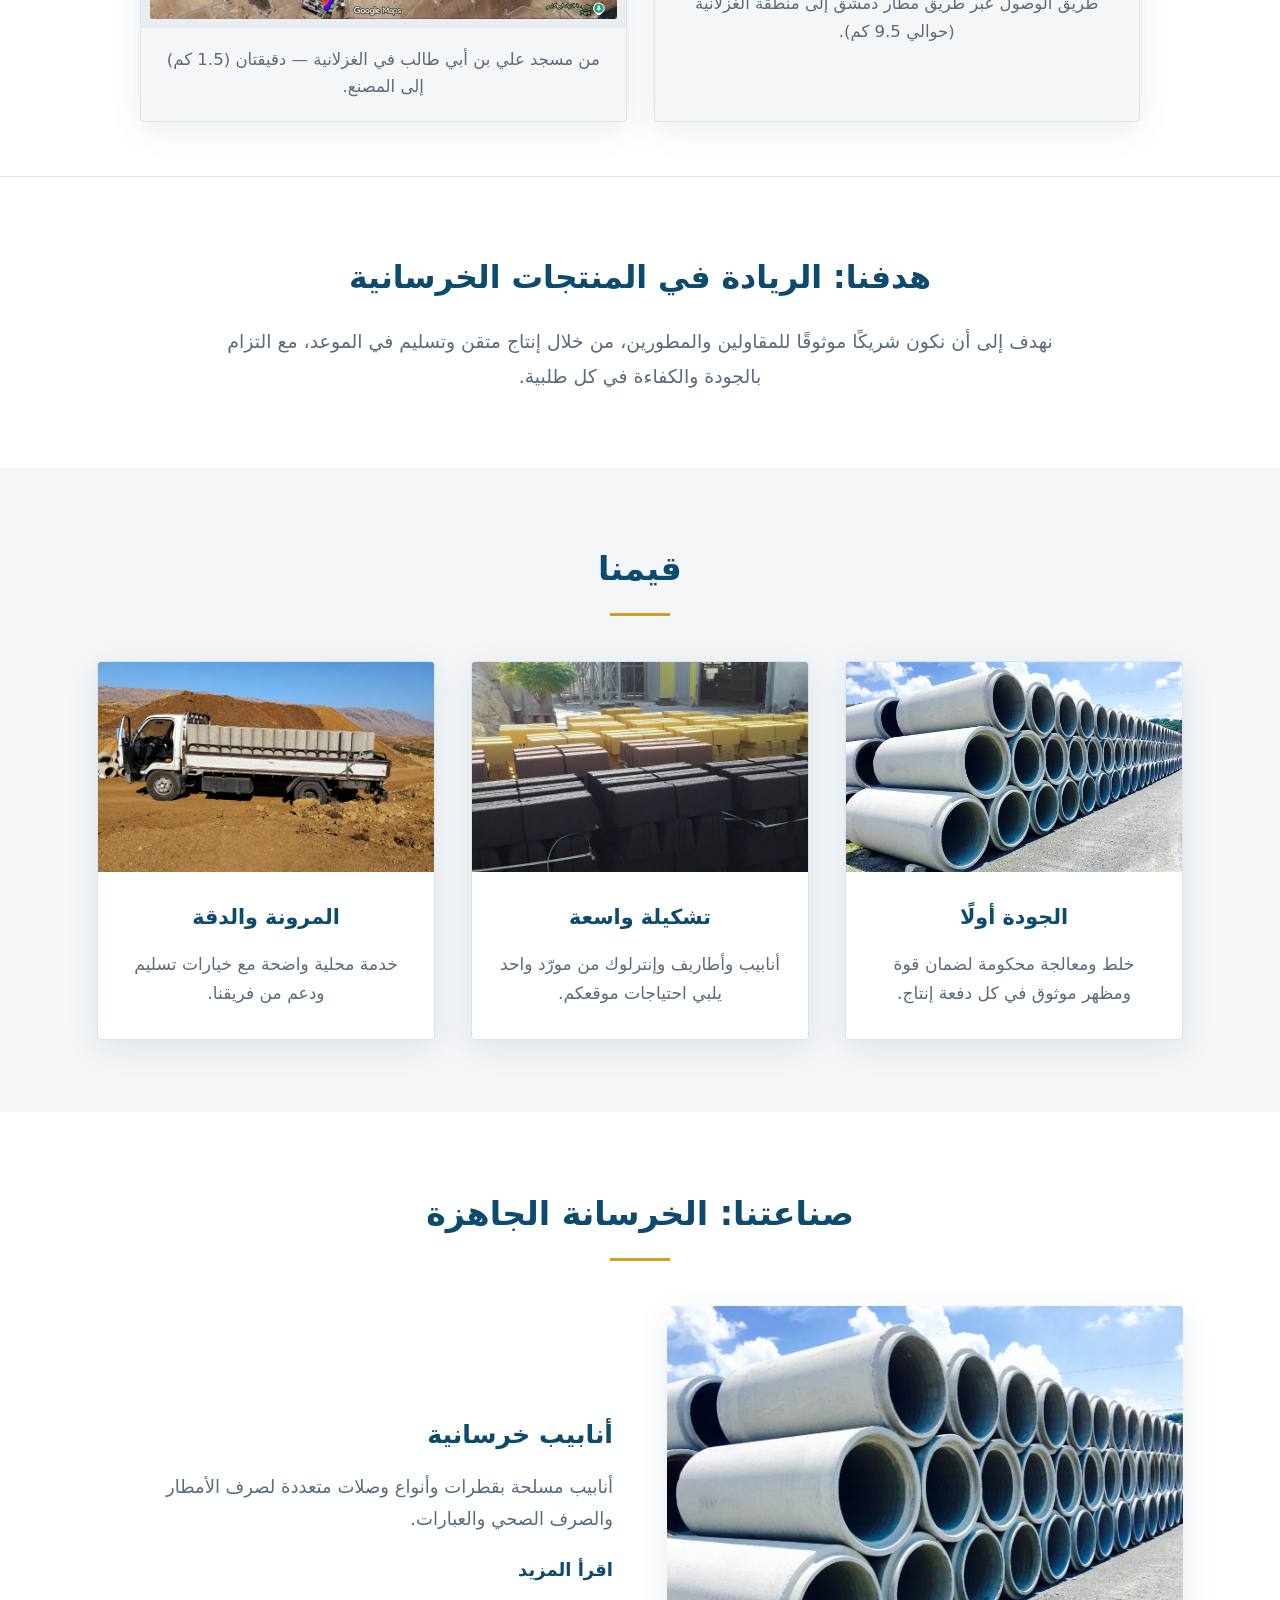
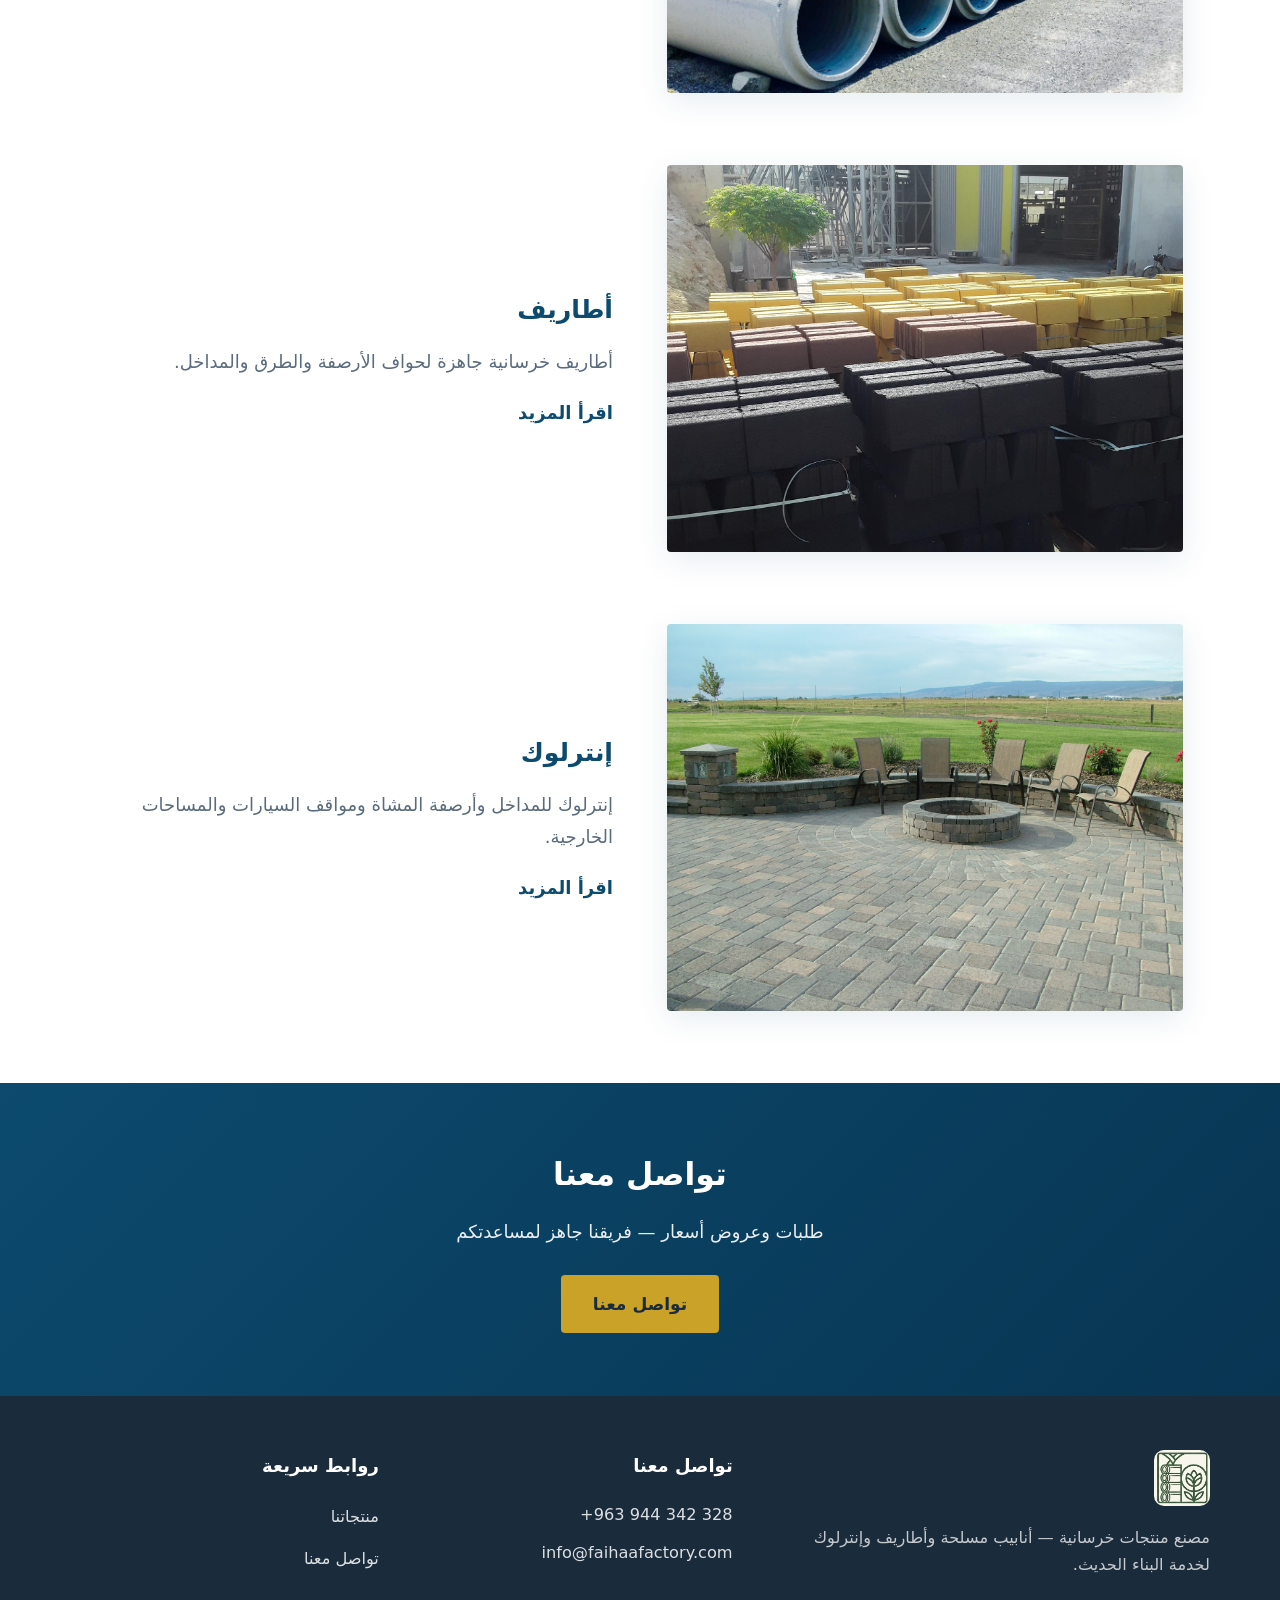
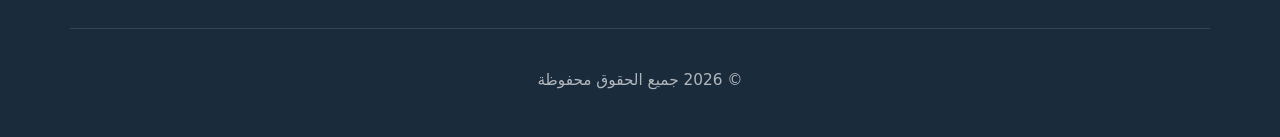
==== commit c99746e8: "minor fixes revision 1" ====
--- a/index.html
+++ b/index.html
@@ -8,16 +8,24 @@
       content="مصنع الفيحاء — أنابيب خرسانية مسلحة وأطاريف وإنترلوك للبناء والبنية التحتية."
     />
     <title>الفيحاء | منتجات خرسانية</title>
+    <link rel="icon" href="public/logo-green.png" type="image/png" />
     <script src="js/lang-init.js"></script>
-    <link rel="stylesheet" href="css/styles.css?v=3" />
+    <link rel="stylesheet" href="css/styles.css?v=6" />
   </head>
   <body data-page="home">
     <header class="site-header">
       <div class="header-inner">
         <a class="brand" href="index.html">
           <img
-            class="brand-logo"
-            src="public/logo.png"
+            class="brand-logo brand-logo-wide"
+            src="public/logo-wide.png"
+            alt="شعار الفيحاء"
+            data-i18n-alt="brand.logoAlt"
+            onerror="this.classList.add('img-placeholder');"
+          />
+          <img
+            class="brand-logo brand-logo-mark"
+            src="public/logo-green.png"
             alt="شعار الفيحاء"
             data-i18n-alt="brand.logoAlt"
             onerror="this.classList.add('img-placeholder');"
@@ -95,11 +103,11 @@
           <div class="home-contact-reach-row">
             <div class="home-contact-reach-card">
               <h3 data-i18n="contact.phone.title">الهاتف</h3>
-              <a class="phone-link" href="tel:+973944342328" data-i18n="contact.phone.display">+973 9443 42328</a>
+              <a class="phone-link" href="tel:+963944342328" data-i18n="contact.phone.display">+963 944 342 328</a>
             </div>
             <div class="home-contact-reach-card">
               <h3 data-i18n="contact.email.title">البريد الإلكتروني</h3>
-              <a class="email-link" href="mailto:info@alfayhaa.com">info@alfayhaa.com</a>
+              <a class="email-link" href="mailto:info@faihaafactory.com">info@faihaafactory.com</a>
             </div>
           </div>
 
@@ -272,15 +280,15 @@
     <footer class="site-footer">
       <div class="footer-grid">
         <div class="footer-brand">
-          <img src="public/logo.png" alt="" data-i18n-alt="brand.logoAlt" height="48" />
+          <img class="footer-logo" src="public/logo-green.png" alt="" data-i18n-alt="brand.logoAlt" />
           <p data-i18n="footer.tagline">
             مصنع منتجات خرسانية — أنابيب مسلحة وأطاريف وإنترلوك لخدمة البناء الحديث.
           </p>
         </div>
         <div class="footer-col footer-contact">
           <h4 data-i18n="footer.contactTitle">تواصل معنا</h4>
-          <p><a class="phone-link phone-link-footer" href="tel:+973944342328" data-i18n="contact.phone.display">+973 9443 42328</a></p>
-          <p><a href="mailto:info@alfayhaa.com">info@alfayhaa.com</a></p>
+          <p><a class="phone-link phone-link-footer" href="tel:+963944342328" data-i18n="contact.phone.display">+963 944 342 328</a></p>
+          <p><a href="mailto:info@faihaafactory.com">info@faihaafactory.com</a></p>
         </div>
         <div class="footer-col">
           <h4 data-i18n="footer.linksTitle">روابط سريعة</h4>
--- a/css/styles.css
+++ b/css/styles.css
@@ -1,4 +1,4 @@
-/* Alfayhaa — JDCO-inspired corporate layout */
+/* Alfaihaa — JDCO-inspired corporate layout */
 
 :root {
   --color-primary: #0c4a6e;
@@ -7,6 +7,8 @@
   --color-accent-hover: #b08e1f;
   --color-bg: #f4f6f8;
   --color-surface: #ffffff;
+  --color-header: #f9f7eb;
+  --color-header-border: #e5e0d4;
   --color-text: #2c3e50;
   --color-muted: #5a6b7d;
   --color-border: #dde3ea;
@@ -53,14 +55,14 @@
   color: var(--color-accent-hover);
 }
 
-/* Header — light bar like jdco.com.sa */
+/* Header — warm cream to match logo artwork */
 .site-header {
-  background: var(--color-surface);
-  border-bottom: 1px solid var(--color-border);
+  background: var(--color-header);
+  border-bottom: 1px solid var(--color-header-border);
   position: sticky;
   top: 0;
   z-index: 200;
-  box-shadow: 0 1px 0 rgba(0, 0, 0, 0.04);
+  box-shadow: 0 1px 8px rgba(42, 35, 22, 0.06);
   direction: ltr;
 }
 
@@ -84,10 +86,19 @@
 
 .brand-logo {
   display: block;
-  height: 56px;
+  object-fit: contain;
+}
+
+.brand-logo-wide {
+  height: 52px;
   width: auto;
-  max-width: min(260px, 48vw);
-  object-fit: contain;
+  max-width: min(360px, 58vw);
+}
+
+.brand-logo-mark {
+  display: none;
+  height: 48px;
+  width: 48px;
 }
 
 .header-end {
@@ -136,10 +147,11 @@
   direction: ltr;
   width: auto;
   min-width: 4.5rem;
-  border: 1px solid var(--color-border);
+  border: 1px solid var(--color-header-border);
   border-radius: var(--radius);
   overflow: hidden;
   z-index: 2;
+  background: var(--color-header);
 }
 
 .lang-switch button {
@@ -149,7 +161,7 @@
   padding: 0.4rem 0.55rem;
   border: none;
   cursor: pointer;
-  background: var(--color-surface);
+  background: transparent;
   color: var(--color-muted);
   transition: background 0.15s, color 0.15s;
 }
@@ -160,7 +172,7 @@
 }
 
 .lang-switch button:not(.is-active):hover {
-  background: var(--color-bg);
+  background: rgba(255, 255, 255, 0.55);
   color: var(--color-primary);
 }
 
@@ -320,9 +332,9 @@
 
 .home-contact-reach-row {
   display: grid;
-  grid-template-columns: repeat(auto-fit, minmax(240px, 1fr));
+  grid-template-columns: repeat(auto-fit, minmax(300px, 1fr));
   gap: 1.25rem;
-  max-width: 640px;
+  max-width: 720px;
   margin: 0 auto 2.5rem;
 }
 
@@ -344,6 +356,14 @@
 
 .home-contact-reach-card .email-link {
   margin-top: 0;
+  white-space: nowrap;
+  word-break: normal;
+  font-size: clamp(0.95rem, 2.2vw, 1.2rem);
+}
+
+.home-contact-reach-card .phone-link {
+  white-space: nowrap;
+  font-size: clamp(1.2rem, 3vw, 1.55rem);
 }
 
 a[href^="tel:"],
@@ -396,6 +416,15 @@
 .email-link-inline {
   font-size: clamp(1.35rem, 3vw, 1.65rem);
   margin: 0;
+}
+
+.phone-link-inline {
+  white-space: nowrap;
+}
+
+.email-link-inline {
+  white-space: nowrap;
+  word-break: normal;
 }
 
 .location-maps-block {
@@ -881,11 +910,12 @@
   border-bottom: 1px solid rgba(255, 255, 255, 0.12);
 }
 
-.footer-brand img {
-  height: 48px;
-  width: auto;
+.footer-logo {
+  display: block;
+  height: 56px;
+  width: 56px;
   margin-bottom: 1rem;
-  filter: brightness(1.1);
+  border-radius: 10px;
 }
 
 .footer-brand p {
@@ -1102,8 +1132,12 @@
     transform: none;
   }
 
-  .brand-logo {
-    max-width: calc(100% - 5rem);
+  .brand-logo-wide {
+    display: none;
+  }
+
+  .brand-logo-mark {
+    display: block;
   }
 
   .header-end {
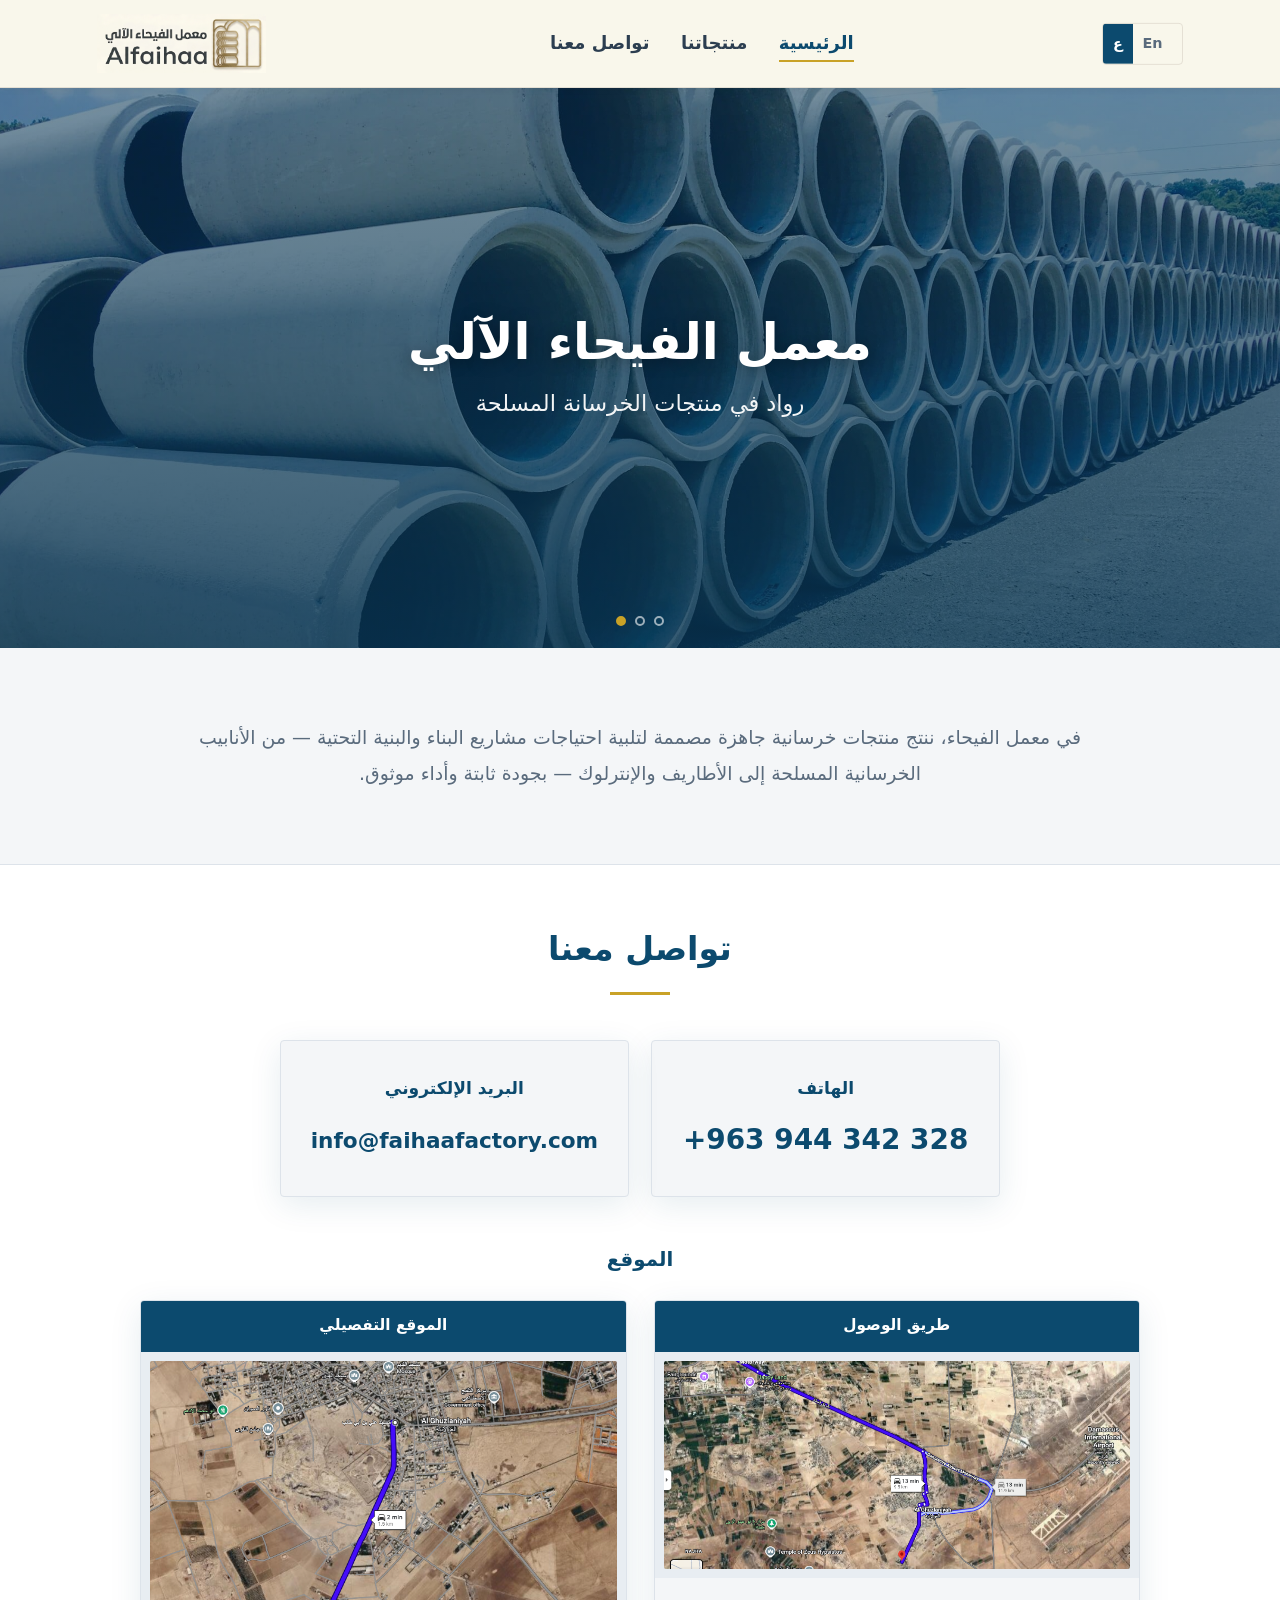
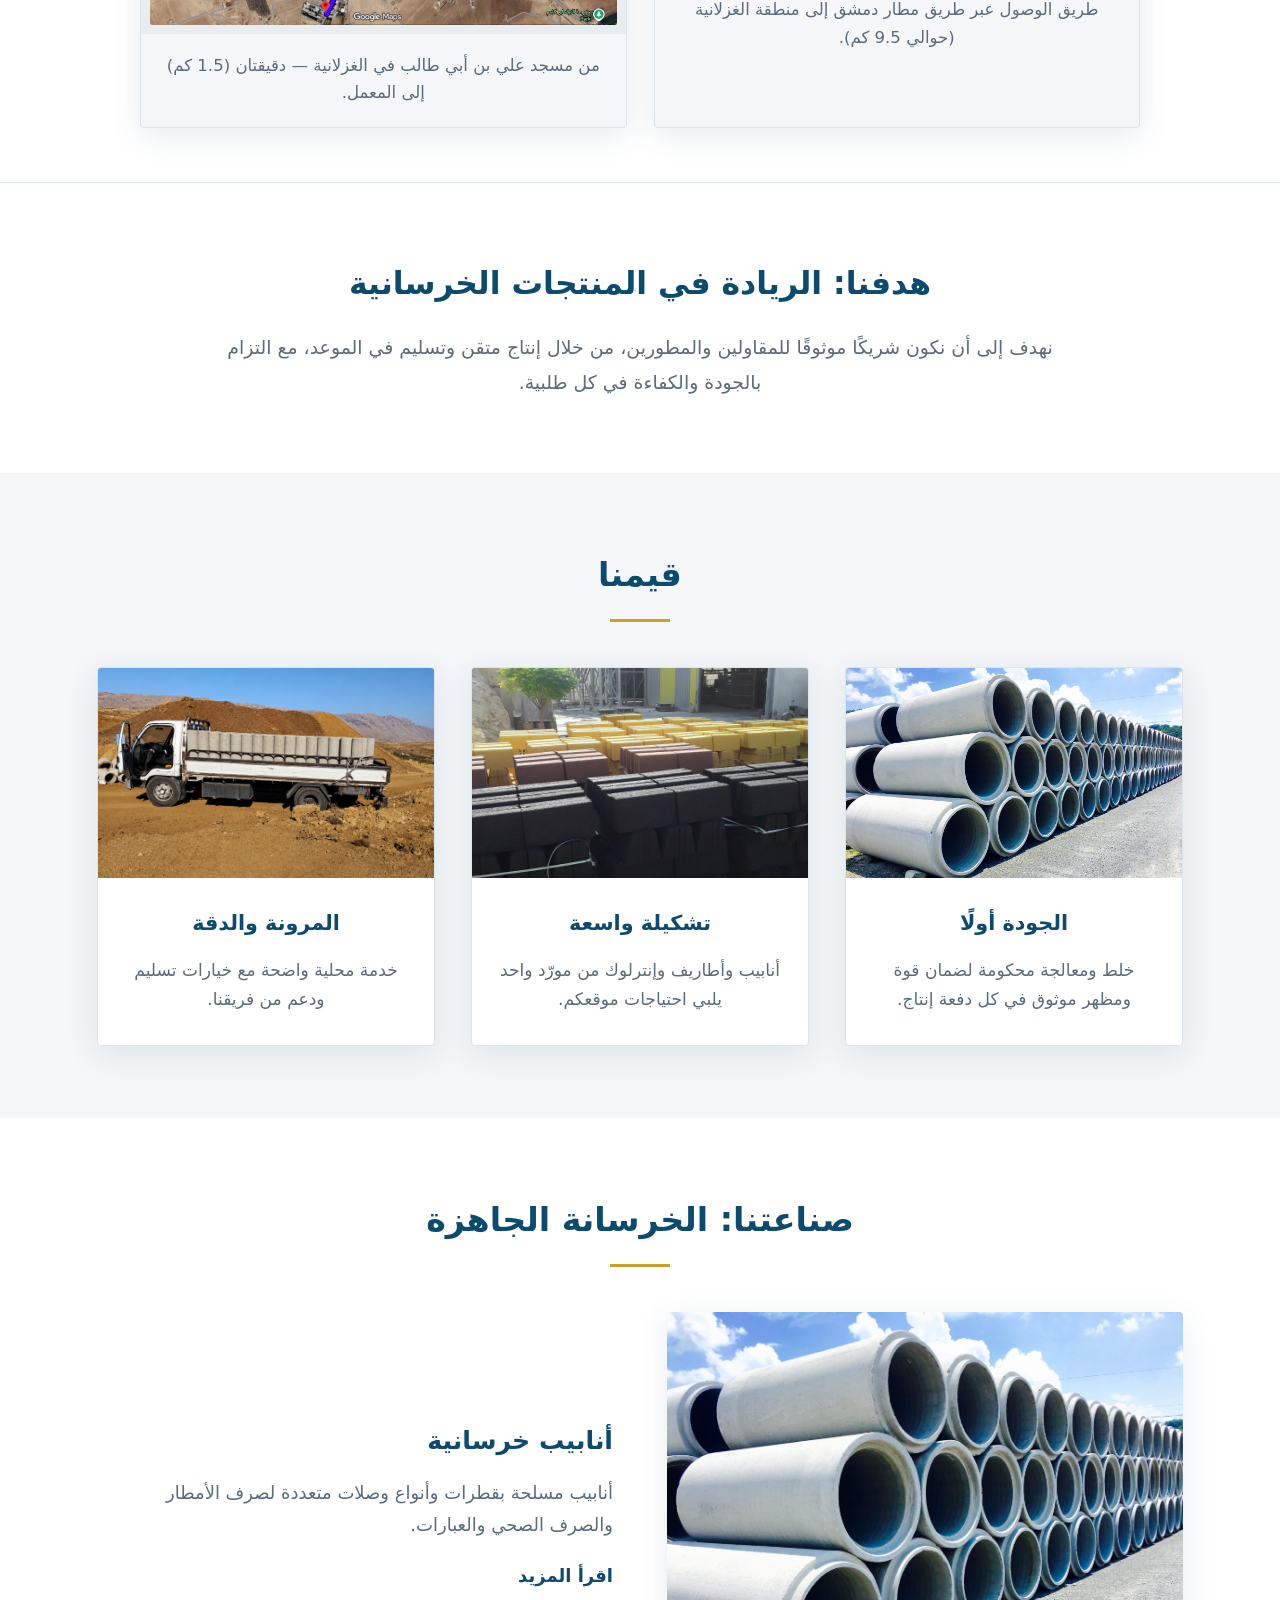
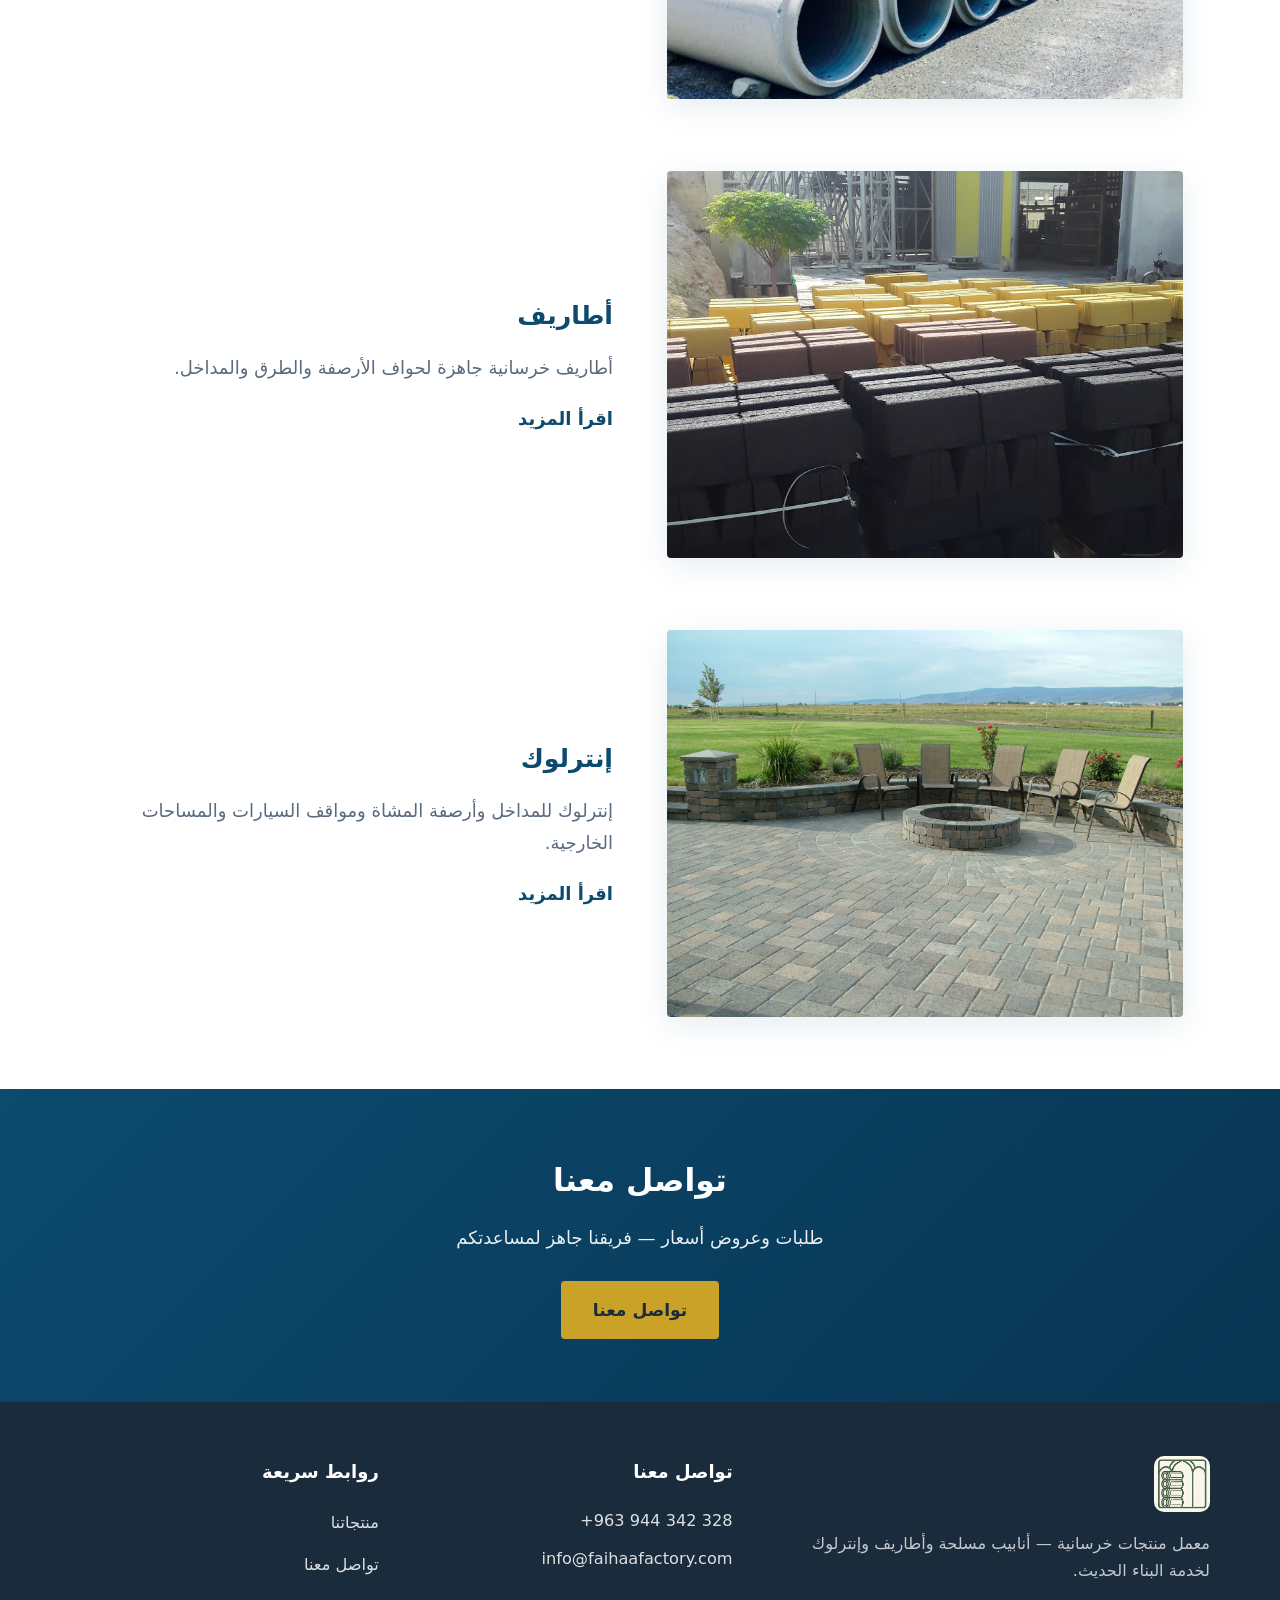
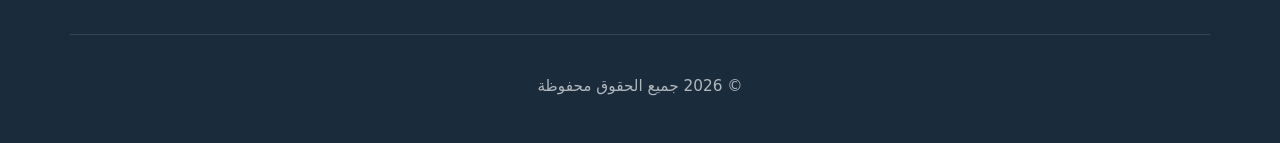
==== commit 6f1fd083: "fixed logo and wording" ====
--- a/index.html
+++ b/index.html
@@ -5,12 +5,12 @@
     <meta name="viewport" content="width=device-width, initial-scale=1.0" />
     <meta
       name="description"
-      content="مصنع الفيحاء — أنابيب خرسانية مسلحة وأطاريف وإنترلوك للبناء والبنية التحتية."
+      content="معمل الفيحاء — أنابيب خرسانية مسلحة وأطاريف وإنترلوك للبناء والبنية التحتية."
     />
     <title>الفيحاء | منتجات خرسانية</title>
     <link rel="icon" href="public/logo-green.png" type="image/png" />
     <script src="js/lang-init.js"></script>
-    <link rel="stylesheet" href="css/styles.css?v=6" />
+    <link rel="stylesheet" href="css/styles.css?v=7" />
   </head>
   <body data-page="home">
     <header class="site-header">
@@ -55,7 +55,7 @@
             style="background-image: url('public/Yard-RCP-2.jpg')"
           ></div>
           <div class="hero-slide-inner">
-            <h1 data-i18n="home.hero.slide1.title">مصنع الفيحاء الآلي</h1>
+            <h1 data-i18n="home.hero.slide1.title">معمل الفيحاء الآلي</h1>
             <p data-i18n="home.hero.slide1.sub">رواد في منتجات الخرسانة المسلحة</p>
           </div>
         </article>
@@ -89,7 +89,7 @@
       <section class="section">
         <div class="container">
           <p class="intro-block" data-i18n="home.intro">
-            في مصنع الفيحاء، ننتج منتجات خرسانية جاهزة مصممة لتلبية احتياجات مشاريع البناء والبنية التحتية — من الأنابيب الخرسانية المسلحة إلى الأطاريف والإنترلوك — بجودة ثابتة وأداء موثوق.
+            في معمل الفيحاء، ننتج منتجات خرسانية جاهزة مصممة لتلبية احتياجات مشاريع البناء والبنية التحتية — من الأنابيب الخرسانية المسلحة إلى الأطاريف والإنترلوك — بجودة ثابتة وأداء موثوق.
           </p>
         </div>
       </section>
@@ -137,7 +137,7 @@
                   />
                 </div>
                 <figcaption data-i18n="contact.location.detailCaption">
-                  من مسجد علي بن أبي طالب في الغزلانية — دقيقتان (١٫٥ كم) إلى المصنع.
+                  من مسجد علي بن أبي طالب في الغزلانية — دقيقتان (١٫٥ كم) إلى المعمل.
                 </figcaption>
               </figure>
             </div>
@@ -282,7 +282,7 @@
         <div class="footer-brand">
           <img class="footer-logo" src="public/logo-green.png" alt="" data-i18n-alt="brand.logoAlt" />
           <p data-i18n="footer.tagline">
-            مصنع منتجات خرسانية — أنابيب مسلحة وأطاريف وإنترلوك لخدمة البناء الحديث.
+            معمل منتجات خرسانية — أنابيب مسلحة وأطاريف وإنترلوك لخدمة البناء الحديث.
           </p>
         </div>
         <div class="footer-col footer-contact">
--- a/css/styles.css
+++ b/css/styles.css
@@ -70,12 +70,12 @@
   position: relative;
   max-width: var(--max-width);
   margin: 0 auto;
-  padding: 0.65rem 1.5rem;
+  padding: 0.75rem 1.5rem;
   padding-right: 5.5rem;
   display: flex;
   align-items: center;
   gap: 1.5rem;
-  min-height: 4.5rem;
+  min-height: 4.75rem;
 }
 
 .brand {
@@ -90,15 +90,15 @@
 }
 
 .brand-logo-wide {
-  height: 52px;
+  height: clamp(52px, 5vw, 60px);
   width: auto;
-  max-width: min(360px, 58vw);
+  max-width: min(400px, 62vw);
 }
 
 .brand-logo-mark {
   display: none;
-  height: 48px;
-  width: 48px;
+  height: clamp(48px, 12vw, 54px);
+  width: clamp(48px, 12vw, 54px);
 }
 
 .header-end {
